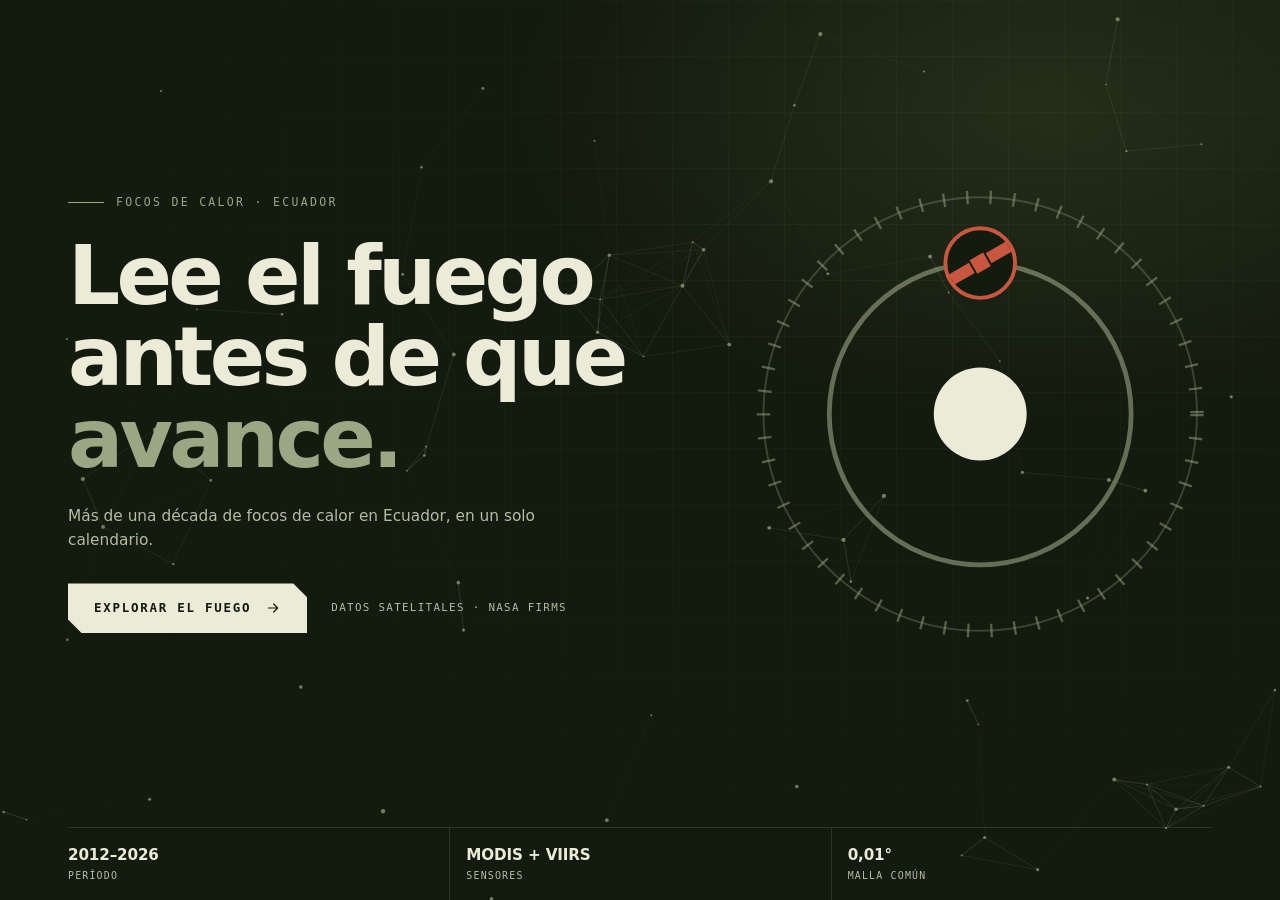
==== index.html @ 6e74bac5 "feat: MOVIRIS - monitoreo de focos de calor Backend Flask, ETL de NASA FIRMS, mapa interactivo, cale" ====
<!DOCTYPE html>
<html lang="es" class="no-js">
<head>
  <meta charset="utf-8">
  <meta name="viewport" content="width=device-width, initial-scale=1, viewport-fit=cover">
  <meta name="description" content="MOVIRIS · Lee el fuego antes de que avance. Monitoreo y visualización de focos de calor en Ecuador.">
  <title>MOVIRIS · Lee el fuego antes de que avance</title>
  <link rel="icon" href="/ico.svg" type="image/svg+xml">
  <script>
    document.documentElement.classList.replace('no-js', 'js');
    window.setTimeout(function () {
      document.documentElement.classList.add('is-loaded');
    }, 1800);
  </script>
  <link rel="stylesheet" href="/styles.css">
</head>
<body>
  <div class="grid" aria-hidden="true"></div>
  <canvas class="network" id="network" aria-hidden="true"></canvas>

  <div class="page">
    <main class="hero">
      <div class="copy">
        <p class="eyebrow reveal" style="--delay: 160ms">
          <span class="eyebrow-line" aria-hidden="true"></span>
          Focos de calor · Ecuador
        </p>

        <h1 class="headline">
          <span class="line"><span class="line-inner" style="--delay: 220ms">Lee el fuego</span></span>
          <span class="line"><span class="line-inner" style="--delay: 340ms">antes de que <em>avance.</em></span></span>
        </h1>

        <p class="subtitle reveal" style="--delay: 520ms">
          Más de una década de focos de calor en Ecuador, en un solo calendario.
        </p>

        <div class="actions reveal" style="--delay: 660ms">
          <a class="cta" id="cta" href="/inicio/">
            <span>Explorar el fuego</span>
            <svg viewBox="0 0 24 24" fill="none" aria-hidden="true">
              <path d="M5 12h13M13 6l6 6-6 6" stroke="currentColor" stroke-width="1.8" stroke-linecap="round" stroke-linejoin="round"/>
            </svg>
          </a>
          <p class="cta-note">Datos satelitales · NASA FIRMS</p>
        </div>
      </div>

      <div class="art reveal" style="--delay: 500ms">
        <svg class="sat" viewBox="0 0 240 240" role="img" aria-label="Satélite orbitando la Tierra">
          <!-- Marcas del anillo exterior -->
          <circle class="sat-ticks" cx="120" cy="120" r="112" fill="none" stroke-width="7" stroke-dasharray="1.2 10.9"/>
          <!-- Línea fina del anillo exterior -->
          <circle class="sat-ring" cx="120" cy="120" r="112" fill="none"/>
          <!-- Órbita -->
          <circle class="sat-orbit" cx="120" cy="120" r="78" fill="none" stroke-width="2.5"/>
          <!-- Tierra -->
          <circle class="sat-earth" cx="120" cy="120" r="24"/>
          <!-- Satélite -->
          <g class="orb">
            <circle class="sat-node" cx="120" cy="42" r="18" stroke-width="2"/>
            <g class="sat-parts" transform="rotate(-30 120 42)">
              <rect x="116" y="38" width="8" height="8"/>
              <rect x="103" y="39" width="12" height="6"/>
              <rect x="125" y="39" width="12" height="6"/>
            </g>
          </g>
        </svg>
      </div>
    </main>

    <section class="facts reveal" style="--delay: 780ms" aria-label="Datos del proyecto">
      <div class="fact"><strong>2012–2026</strong><span>Período</span></div>
      <div class="fact"><strong>MODIS + VIIRS</strong><span>Sensores</span></div>
      <div class="fact"><strong>0,01°</strong><span>Malla común</span></div>
    </section>
  </div>

  <script src="/script.js"></script>
</body>
</html>
---- styles.css ----
/* ==========================================================================
   MOVIRIS · Bienvenida (una sola pantalla, sin scroll)
   Fondo verde oscuro para contrastar con la app (tonos de verde claro).
   Paleta base: #EBEBD8 · #637545 · #455230 · #9BA685
   ========================================================================== */

:root {
  --bg: #131A0E;
  --cream: #EBEBD8;
  --primary: #637545;
  --primary-dark: #455230;
  --sage: #9BA685;
  --muted: #B4BDA1;
  --ember: #C9573F;
  --line: rgba(155, 166, 133, 0.2);

  --font: "Inter", "Segoe UI", system-ui, -apple-system, sans-serif;
  --mono: ui-monospace, "SFMono-Regular", "Cascadia Mono", Menlo, Consolas, monospace;
}

*,
*::before,
*::after {
  box-sizing: border-box;
}

html,
body {
  height: 100%;
  overflow: hidden;
}

body {
  margin: 0;
  background:
    radial-gradient(ellipse 60% 50% at 82% 12%, rgba(99, 117, 69, 0.22), transparent 70%),
    var(--bg);
  color: var(--cream);
  font-family: var(--font);
  line-height: 1.5;
  -webkit-font-smoothing: antialiased;
}

h1,
p {
  margin: 0;
}

a {
  color: inherit;
}

:focus-visible {
  outline: 2px solid var(--sage);
  outline-offset: 4px;
}

::selection {
  background: rgba(155, 166, 133, 0.35);
}

/* --------------------------------------------------------------------------
   Fondo: cuadrícula + red de puntos
   -------------------------------------------------------------------------- */

.grid {
  position: fixed;
  inset: 0;
  z-index: 0;
  pointer-events: none;
  background-image:
    linear-gradient(var(--line) 1px, transparent 1px),
    linear-gradient(90deg, var(--line) 1px, transparent 1px);
  background-size: 56px 56px;
  opacity: 0.35;
  -webkit-mask-image: radial-gradient(ellipse at 70% 30%, #000 0%, transparent 75%);
  mask-image: radial-gradient(ellipse at 70% 30%, #000 0%, transparent 75%);
}

.network {
  position: fixed;
  inset: 0;
  z-index: 0;
  width: 100%;
  height: 100%;
  pointer-events: none;
}

/* Una sola pantalla: contenido + datos; sin header ni footer */
.page {
  position: relative;
  z-index: 1;
  display: grid;
  grid-template-rows: minmax(0, 1fr) auto;
  width: min(1240px, 100%);
  min-height: 100vh;
  min-height: 100svh;
  margin: 0 auto;
  padding: 0 clamp(20px, 4vw, 48px);
  transition: opacity 0.3s ease;
}

/* --------------------------------------------------------------------------
   Contenido: texto a la izquierda, satélite a la derecha
   -------------------------------------------------------------------------- */

.hero {
  display: grid;
  grid-template-columns: minmax(0, 1.15fr) minmax(0, 0.85fr);
  align-items: stretch;
  gap: clamp(16px, 4vw, 56px);
  min-height: 0;
  padding: clamp(10px, 3vh, 36px) 0;
}

.copy {
  align-self: center;
  min-width: 0;
}

.eyebrow {
  display: flex;
  align-items: center;
  gap: 12px;
  margin-bottom: clamp(12px, 2.6vh, 26px);
  color: var(--sage);
  font-family: var(--mono);
  font-size: 0.72rem;
  letter-spacing: 0.2em;
  text-transform: uppercase;
}

.eyebrow-line {
  display: block;
  width: 36px;
  height: 1px;
  background: var(--sage);
}

.headline {
  font-size: clamp(2.3rem, min(6.4vw, 10vh), 5.8rem);
  font-weight: 700;
  letter-spacing: -0.045em;
  line-height: 1;
}

.headline .line {
  display: block;
}

.headline .line-inner {
  display: block;
}

.headline em {
  color: var(--sage);
  font-style: normal;
}

.subtitle {
  max-width: 520px;
  margin-top: clamp(14px, 2.6vh, 28px);
  color: var(--muted);
  font-size: clamp(0.95rem, 1.2vw, 1.1rem);
  line-height: 1.6;
}

.actions {
  display: flex;
  align-items: center;
  flex-wrap: wrap;
  gap: 14px 24px;
  margin-top: clamp(18px, 3.4vh, 38px);
}

/* Botón de esquinas cortadas */
.cta {
  display: inline-flex;
  align-items: center;
  gap: 14px;
  min-height: 50px;
  padding: 0 26px;
  background: var(--cream);
  color: var(--bg);
  font-family: var(--mono);
  font-size: 0.78rem;
  font-weight: 700;
  letter-spacing: 0.14em;
  text-decoration: none;
  text-transform: uppercase;
  clip-path: polygon(0 0, calc(100% - 14px) 0, 100% 14px, 100% 100%, 14px 100%, 0 calc(100% - 14px));
  transition: background 0.2s ease;
}

.cta svg {
  width: 16px;
  height: 16px;
  transition: transform 0.2s ease;
}

.cta:hover {
  background: var(--sage);
}

.cta:hover svg {
  transform: translateX(4px);
}

.cta-note {
  color: var(--muted);
  font-family: var(--mono);
  font-size: 0.68rem;
  letter-spacing: 0.12em;
  text-transform: uppercase;
}

/* --------------------------------------------------------------------------
   Satélite (se adapta al espacio disponible)
   -------------------------------------------------------------------------- */

.art {
  display: grid;
  place-items: center;
  min-width: 0;
  min-height: 0;
  height: 100%;
}

.sat {
  display: block;
  width: 100%;
  height: 100%;
  max-width: 520px;
  max-height: 520px;
}

.sat-ticks {
  stroke: var(--sage);
  stroke-opacity: 0.5;
}

.sat-ring {
  stroke: var(--sage);
  stroke-opacity: 0.3;
}

.sat-orbit {
  stroke: var(--sage);
  stroke-opacity: 0.6;
}

.sat-earth {
  fill: var(--cream);
}

.sat-node {
  fill: var(--bg);
  stroke: var(--ember);
}

.sat-parts {
  fill: var(--ember);
}

.orb {
  transform-box: view-box;
  transform-origin: 120px 120px;
  animation: orbit 48s linear infinite;
}

@keyframes orbit {
  to {
    transform: rotate(360deg);
  }
}

/* --------------------------------------------------------------------------
   Datos (una sola fila compacta)
   -------------------------------------------------------------------------- */

.facts {
  display: grid;
  grid-template-columns: repeat(3, 1fr);
  border-top: 1px solid var(--line);
}

.fact {
  display: flex;
  flex-direction: column;
  gap: 2px;
  min-width: 0;
  padding: clamp(10px, 1.8vh, 16px) 16px clamp(10px, 1.8vh, 16px) 0;
}

.fact + .fact {
  padding-left: 16px;
  border-left: 1px solid var(--line);
}

.fact strong {
  font-size: 0.95rem;
  font-weight: 600;
  letter-spacing: -0.01em;
  white-space: nowrap;
}

.fact span {
  color: var(--muted);
  font-family: var(--mono);
  font-size: 0.62rem;
  letter-spacing: 0.12em;
  text-transform: uppercase;
}

/* --------------------------------------------------------------------------
   Animación de entrada y salida
   -------------------------------------------------------------------------- */

.js .reveal {
  opacity: 0;
  transform: translateY(14px);
  transition: opacity 0.7s ease, transform 0.7s cubic-bezier(0.16, 1, 0.3, 1);
  transition-delay: var(--delay, 0s);
}

.js.is-loaded .reveal {
  opacity: 1;
  transform: none;
}

.js .line-inner {
  opacity: 0;
  transform: translateY(0.32em);
  transition:
    opacity 0.85s ease,
    transform 0.9s cubic-bezier(0.16, 1, 0.3, 1);
  transition-delay: var(--delay, 0s);
}

.js.is-loaded .line-inner {
  opacity: 1;
  transform: none;
}

.is-leaving .page {
  opacity: 0;
}

/* --------------------------------------------------------------------------
   Responsive
   -------------------------------------------------------------------------- */

/* Tablet y móvil: texto arriba, satélite en el espacio sobrante */
@media (max-width: 860px) {
  .hero {
    grid-template-columns: 1fr;
    grid-template-rows: auto minmax(0, 1fr);
    gap: 12px;
  }

  .headline {
    font-size: clamp(2.2rem, min(11vw, 8.5vh), 4rem);
  }

  .art {
    align-self: stretch;
  }
}

@media (max-width: 640px) {
  .topbar-meta {
    font-size: 0.62rem;
    letter-spacing: 0.08em;
  }

  .cta-note {
    display: none;
  }

  .actions {
    margin-top: 18px;
  }

  .fact strong {
    font-size: 0.8rem;
  }

  .fact span {
    font-size: 0.54rem;
    letter-spacing: 0.08em;
  }

  .fact,
  .fact + .fact {
    padding-right: 8px;
    padding-left: 10px;
  }

  .fact:first-child {
    padding-left: 0;
  }
}

/* Pantallas bajas: el satélite se oculta para que todo quepa sin scroll */
@media (max-width: 860px) and (max-height: 660px) {
  .art {
    display: none;
  }
}

@media (max-height: 560px) {
  .subtitle {
    display: none;
  }
}

@media (prefers-reduced-motion: reduce) {
  .js .reveal,
  .js .line-inner {
    opacity: 1 !important;
    transform: none !important;
    transition: none !important;
  }

  .orb {
    animation: none;
  }

  .page,
  .cta,
  .cta svg {
    transition: none !important;
  }
}
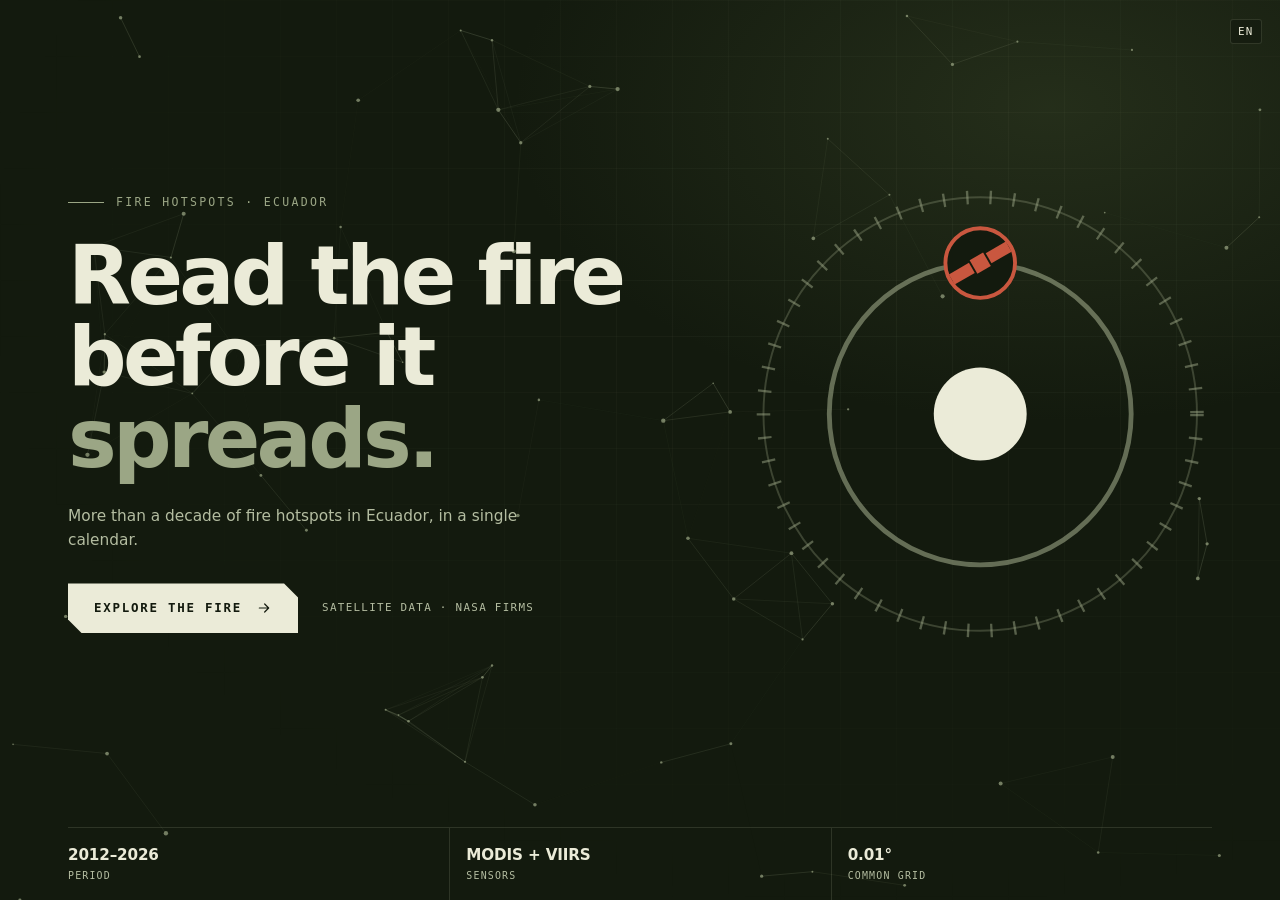
==== commit 074e6460: "feat: interfaz EN/ES y explicaciones con Groq" ====
--- a/index.html
+++ b/index.html
@@ -13,8 +13,15 @@
     }, 1800);
   </script>
   <link rel="stylesheet" href="/styles.css">
+  <script src="/i18n.js"></script>
 </head>
 <body>
+  <div class="welcome-lang">
+    <select id="lang-select" aria-label="Idioma">
+      <option value="en">EN</option>
+      <option value="es">ES</option>
+    </select>
+  </div>
   <div class="grid" aria-hidden="true"></div>
   <canvas class="network" id="network" aria-hidden="true"></canvas>
 
--- a/styles.css
+++ b/styles.css
@@ -3,6 +3,31 @@
    Fondo verde oscuro para contrastar con la app (tonos de verde claro).
    Paleta base: #EBEBD8 · #637545 · #455230 · #9BA685
    ========================================================================== */
+
+.welcome-lang {
+  position: fixed;
+  top: 18px;
+  right: 18px;
+  z-index: 20;
+}
+
+.welcome-lang select {
+  appearance: none;
+  background: rgba(19, 26, 14, 0.65);
+  color: var(--cream);
+  border: 1px solid var(--line);
+  border-radius: 3px;
+  padding: 5px 7px;
+  font-family: var(--mono);
+  font-size: 0.68rem;
+  letter-spacing: 0.1em;
+  cursor: pointer;
+}
+
+.welcome-lang select option {
+  background: var(--cream);
+  color: var(--bg);
+}
 
 :root {
   --bg: #131A0E;
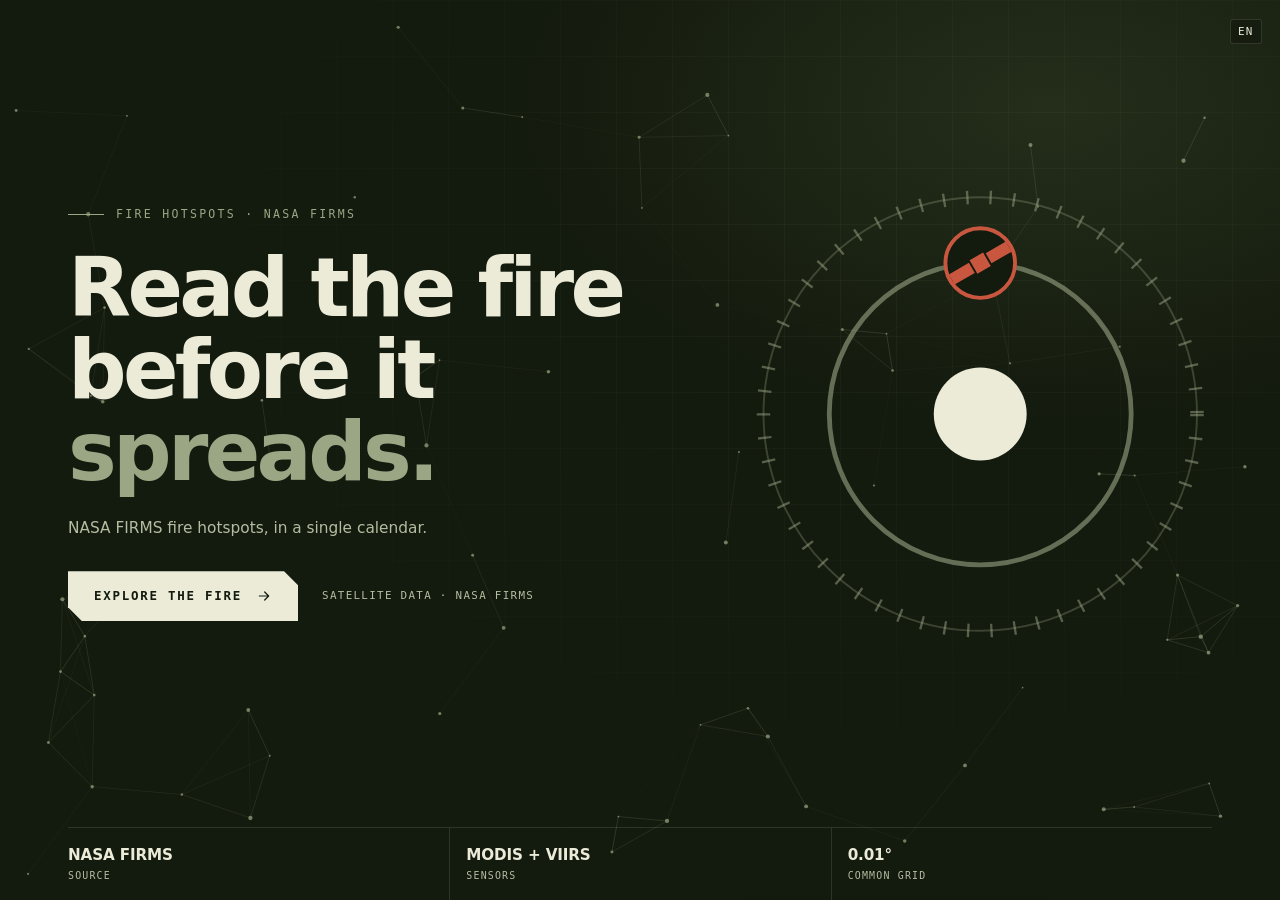
==== commit c54ea79d: "fix: quitar fechas y cifras estáticas de la portada" ====
--- a/index.html
+++ b/index.html
@@ -3,7 +3,7 @@
 <head>
   <meta charset="utf-8">
   <meta name="viewport" content="width=device-width, initial-scale=1, viewport-fit=cover">
-  <meta name="description" content="MOVIRIS · Lee el fuego antes de que avance. Monitoreo y visualización de focos de calor en Ecuador.">
+  <meta name="description" content="MOVIRIS · Lee el fuego antes de que avance. Monitoreo y visualización de focos de calor de NASA FIRMS.">
   <title>MOVIRIS · Lee el fuego antes de que avance</title>
   <link rel="icon" href="/ico.svg" type="image/svg+xml">
   <script>
@@ -30,7 +30,7 @@
       <div class="copy">
         <p class="eyebrow reveal" style="--delay: 160ms">
           <span class="eyebrow-line" aria-hidden="true"></span>
-          Focos de calor · Ecuador
+          Focos de calor · NASA FIRMS
         </p>
 
         <h1 class="headline">
@@ -39,7 +39,7 @@
         </h1>
 
         <p class="subtitle reveal" style="--delay: 520ms">
-          Más de una década de focos de calor en Ecuador, en un solo calendario.
+          Focos de calor de NASA FIRMS, en un solo calendario.
         </p>
 
         <div class="actions reveal" style="--delay: 660ms">
@@ -77,7 +77,7 @@
     </main>
 
     <section class="facts reveal" style="--delay: 780ms" aria-label="Datos del proyecto">
-      <div class="fact"><strong>2012–2026</strong><span>Período</span></div>
+      <div class="fact"><strong>NASA FIRMS</strong><span>Fuente</span></div>
       <div class="fact"><strong>MODIS + VIIRS</strong><span>Sensores</span></div>
       <div class="fact"><strong>0,01°</strong><span>Malla común</span></div>
     </section>
